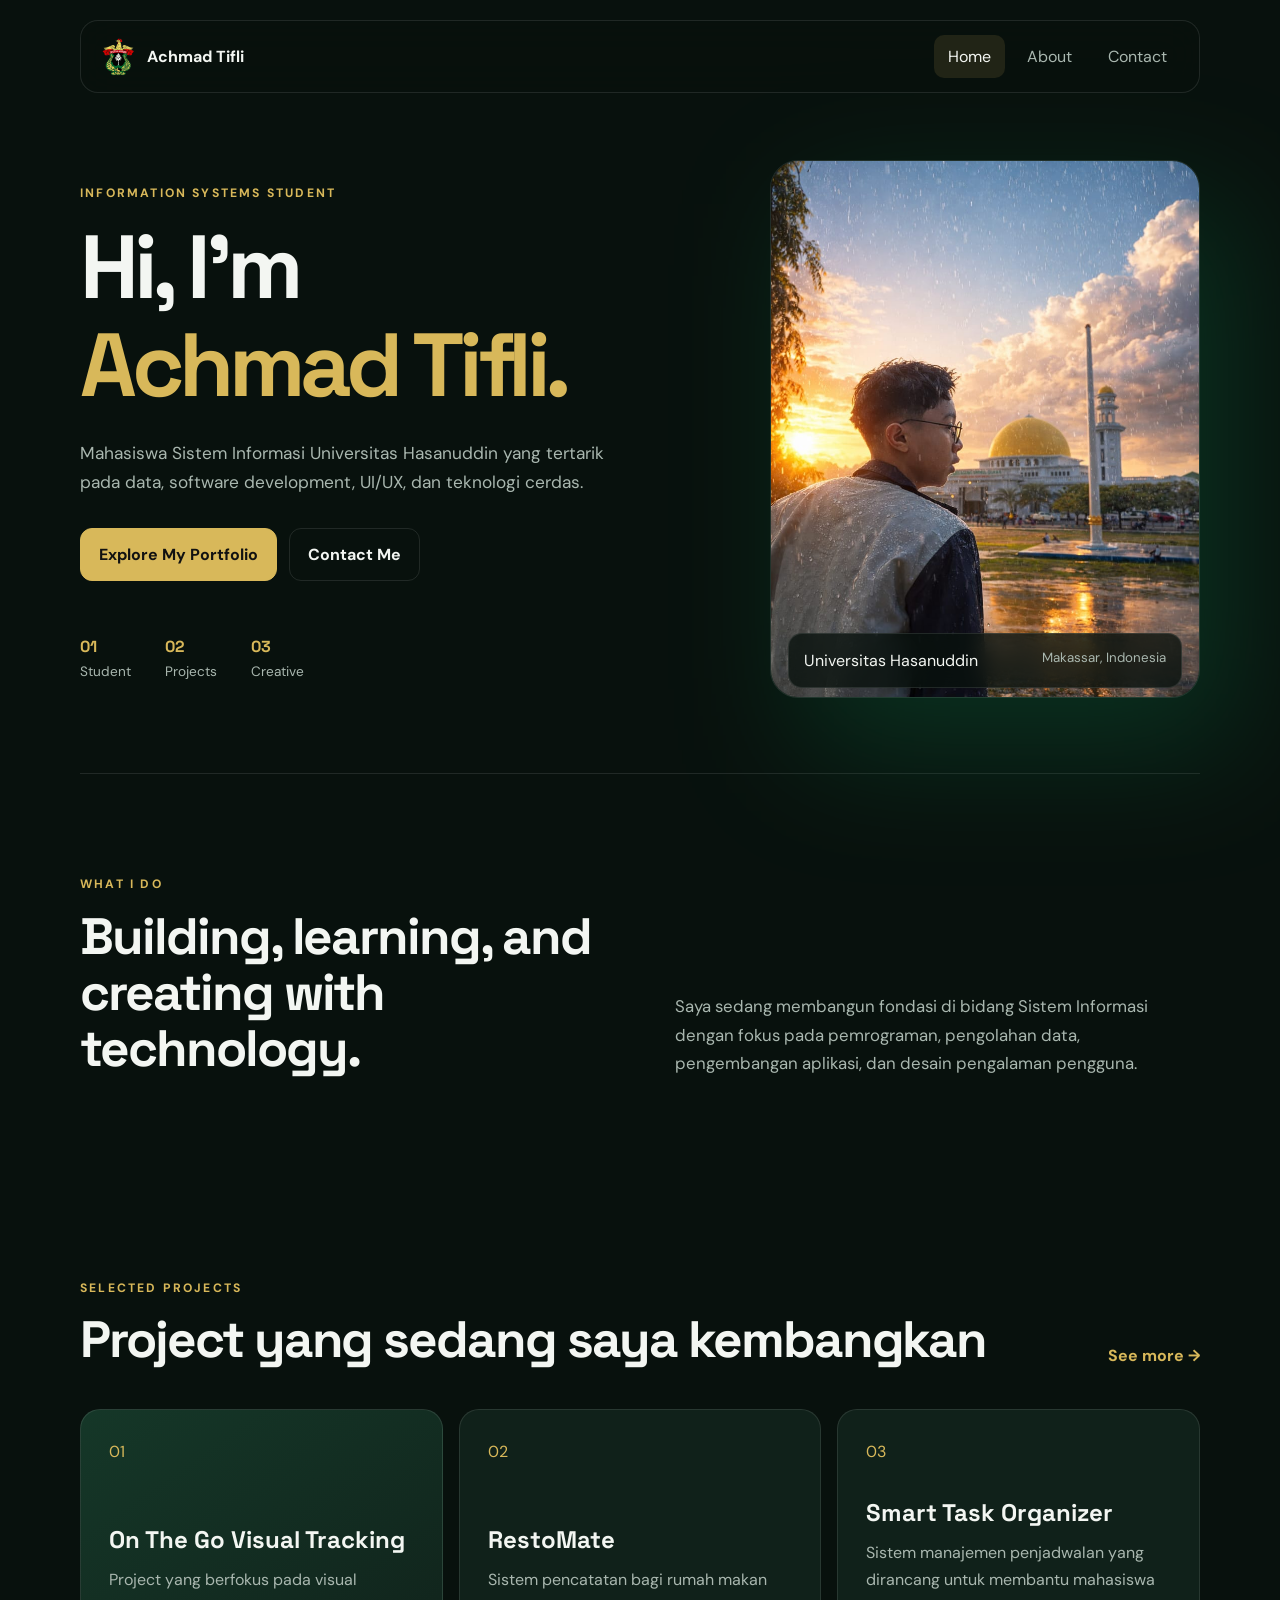
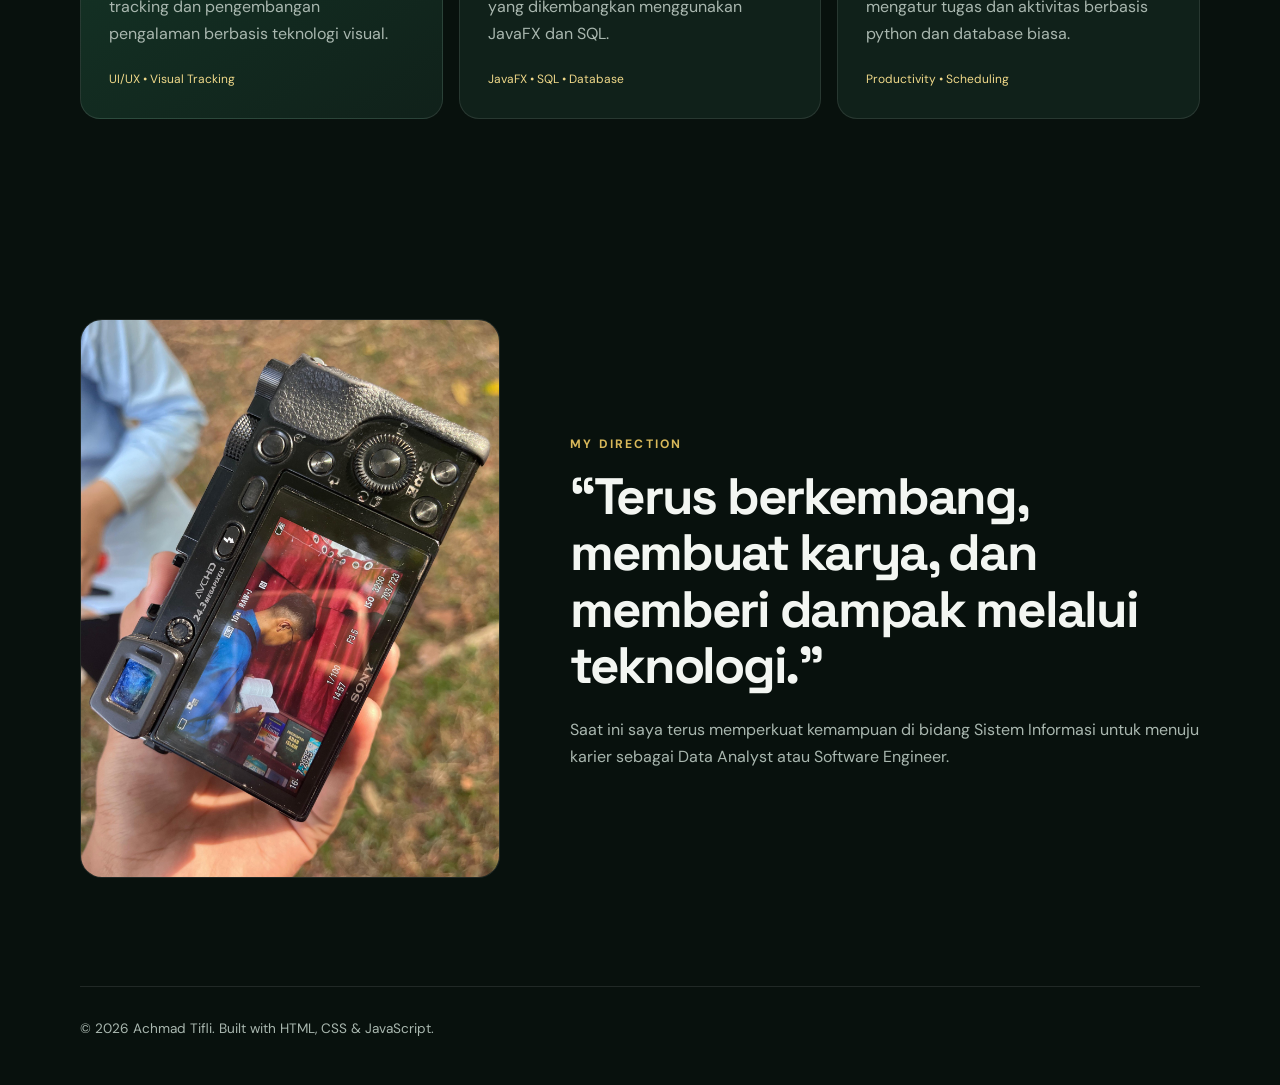
==== index.html @ 51b3e336 "update website portofolio" ====
<!DOCTYPE html>
<html lang="id">
<head>
    <meta charset="UTF-8">
    <meta name="viewport" content="width=device-width, initial-scale=1.0">
    <meta name="description" content="Portfolio Achmad Tifli - Mahasiswa Sistem Informasi Universitas Hasanuddin">
    <title>Achmad Tifli | Portfolio</title>
    <link rel="stylesheet" href="style.css">
</head>
<body>
    <header class="navbar">
        <a href="index.html" class="brand">
            <img src="assets/unhas-logo.png" alt="Logo Universitas Hasanuddin">
            <span>Achmad Tifli</span>
        </a>

        <nav>
            <a href="index.html" class="active">Home</a>
            <a href="about.html">About</a>
            <a href="contact.html">Contact</a>
        </nav>
    </header>

    <main>
        <section class="hero">
            <div class="hero-text">
                <p class="eyebrow">INFORMATION SYSTEMS STUDENT</p>
                <h1>Hi, I'm <span>Achmad Tifli.</span></h1>
                <p class="hero-description">
                    Mahasiswa Sistem Informasi Universitas Hasanuddin yang tertarik pada
                    data, software development, UI/UX, dan teknologi cerdas.
                </p>

                <div class="hero-actions">
                    <a href="about.html" class="btn primary">Explore My Portfolio</a>
                    <a href="contact.html" class="btn secondary">Contact Me</a>
                </div>

                <div class="quick-info">
                    <div>
                        <strong>01</strong>
                        <span>Student</span>
                    </div>
                    <div>
                        <strong>02</strong>
                        <span>Projects</span>
                    </div>
                    <div>
                        <strong>03</strong>
                        <span>Creative</span>
                    </div>
                </div>
            </div>

            <div class="hero-image-wrap">
                <div class="image-glow"></div>
                <img src="assets/achmad-tifli-rain.jpeg" alt="Achmad Tifli" class="hero-image">
                <div class="image-caption">
                    <span>Universitas Hasanuddin</span>
                    <small>Makassar, Indonesia</small>
                </div>
            </div>
        </section>

        <section class="section intro">
            <div class="section-heading">
                <p class="eyebrow">WHAT I DO</p>
                <h2>Building, learning, and creating with technology.</h2>
            </div>
            <p>
                Saya sedang membangun fondasi di bidang Sistem Informasi dengan fokus
                pada pemrograman, pengolahan data, pengembangan aplikasi, dan desain
                pengalaman pengguna.
            </p>
        </section>

        <section class="section projects">
            <div class="section-title-row">
                <div>
                    <p class="eyebrow">SELECTED PROJECTS</p>
                    <h2>Project yang sedang saya kembangkan</h2>
                </div>
                <a href="about.html" class="text-link">See more →</a>
            </div>

            <div class="project-grid">
                <article class="project-card featured">
                    <div class="project-number">01</div>
                    <h3>On The Go Visual Tracking</h3>
                    <p>
                        Project yang berfokus pada visual tracking dan pengembangan
                        pengalaman berbasis teknologi visual.
                    </p>
                    <span class="tag">UI/UX • Visual Tracking</span>
                </article>

                <article class="project-card">
                    <div class="project-number">02</div>
                    <h3>RestoMate</h3>
                    <p>Sistem pencatatan bagi rumah makan yang dikembangkan menggunakan JavaFX dan SQL.</p>
                    <span class="tag">JavaFX • SQL • Database</span>
                </article>

                <article class="project-card">
                    <div class="project-number">03</div>
                    <h3>Smart Task Organizer</h3>
                    <p>Sistem manajemen penjadwalan yang dirancang untuk membantu mahasiswa mengatur tugas dan aktivitas berbasis python dan database biasa.</p>
                    <span class="tag">Productivity • Scheduling</span>
                </article>
            </div>
        </section>

        <section class="section quote-section">
            <div class="quote-image">
                <img src="assets/achmad-tifli-camera.jpeg" alt="Achmad Tifli sedang menggunakan kamera">
            </div>
            <div class="quote-content">
                <p class="eyebrow">MY DIRECTION</p>
                <h2>“Terus berkembang, membuat karya, dan memberi dampak melalui teknologi.”</h2>
                <p>
                    Saat ini saya terus memperkuat kemampuan di bidang Sistem Informasi
                    untuk menuju karier sebagai Data Analyst atau Software Engineer.
                </p>
            </div>
        </section>
    </main>

    <footer>
        <p>© 2026 Achmad Tifli. Built with HTML, CSS & JavaScript.</p>
    </footer>

    <script src="script.js"></script>
</body>
</html>
---- style.css ----
@import url('https://fonts.googleapis.com/css2?family=DM+Sans:wght@400;500;600;700&family=Space+Grotesk:wght@500;600;700&display=swap');
:root{--bg:#08110d;--soft:#0d1914;--card:#10211a;--text:#f3f6f2;--muted:#a9b7af;--accent:#d8b85a;--line:rgba(255,255,255,.1);--max:1120px}*{box-sizing:border-box;margin:0;padding:0}html{scroll-behavior:smooth}body{background:var(--bg);color:var(--text);font-family:"DM Sans",sans-serif;line-height:1.7}a{color:inherit}.navbar{width:min(var(--max),calc(100% - 40px));margin:20px auto 0;padding:14px 18px;display:flex;align-items:center;justify-content:space-between;border:1px solid var(--line);border-radius:18px;background:rgba(8,17,13,.88);backdrop-filter:blur(18px);position:sticky;top:16px;z-index:20}.brand{display:flex;align-items:center;gap:10px;text-decoration:none;font-weight:700}.brand img{width:38px;height:38px;object-fit:contain}.navbar nav{display:flex;gap:8px}.navbar nav a{padding:8px 14px;color:var(--muted);text-decoration:none;border-radius:10px;transition:.25s}.navbar nav a:hover,.navbar nav a.active{color:var(--text);background:rgba(216,184,90,.12)}h1,h2,h3{font-family:"Space Grotesk",sans-serif;line-height:1.1}.eyebrow{color:var(--accent);font-size:.76rem;letter-spacing:.18em;font-weight:700;margin-bottom:14px}.hero{width:min(var(--max),calc(100% - 40px));min-height:680px;margin:auto;display:grid;grid-template-columns:1.05fr .95fr;gap:70px;align-items:center}.hero h1{font-size:clamp(3.2rem,7vw,6.5rem);letter-spacing:-.06em}.hero h1 span{color:var(--accent)}.hero-description{color:var(--muted);max-width:590px;font-size:1.08rem;margin:24px 0 30px}.hero-actions{display:flex;gap:12px;flex-wrap:wrap}.btn{display:inline-flex;align-items:center;justify-content:center;padding:12px 18px;border-radius:12px;text-decoration:none;font-weight:700;border:1px solid var(--line);transition:.25s}.btn:hover{transform:translateY(-2px)}.btn.primary{color:#111;background:var(--accent);border-color:var(--accent)}.btn.secondary{background:transparent;color:var(--text)}.quick-info{display:flex;gap:34px;margin-top:52px}.quick-info div{display:flex;flex-direction:column}.quick-info strong{color:var(--accent);font-family:"Space Grotesk"}.quick-info span{color:var(--muted);font-size:.85rem}.hero-image-wrap{position:relative;justify-self:end;width:min(430px,100%)}.image-glow{position:absolute;inset:8% -8% -8% 8%;background:#0e6b42;filter:blur(65px);opacity:.35}.hero-image{position:relative;width:100%;aspect-ratio:4/5;object-fit:cover;border-radius:28px;border:1px solid var(--line)}.image-caption{position:absolute;left:18px;right:18px;bottom:18px;padding:13px 15px;background:rgba(8,17,13,.78);backdrop-filter:blur(12px);border:1px solid var(--line);border-radius:14px;display:flex;justify-content:space-between;gap:15px}.image-caption small{color:var(--muted)}.section{width:min(var(--max),calc(100% - 40px));margin:0 auto;padding:100px 0}.intro{display:grid;grid-template-columns:1fr 1fr;gap:70px;border-top:1px solid var(--line)}.section-heading h2,.section-title-row h2{font-size:clamp(2rem,4vw,3.6rem);letter-spacing:-.04em}.intro>p{color:var(--muted);font-size:1.05rem;align-self:end}.section-title-row{display:flex;justify-content:space-between;align-items:end;gap:30px;margin-bottom:40px}.text-link{color:var(--accent);text-decoration:none;font-weight:700}.project-grid{display:grid;grid-template-columns:repeat(3,1fr);gap:16px}.project-card{min-height:310px;padding:28px;background:var(--card);border:1px solid var(--line);border-radius:20px;display:flex;flex-direction:column;transition:.25s}.project-card:hover{transform:translateY(-5px);border-color:rgba(216,184,90,.5)}.project-card.featured{background:linear-gradient(145deg,#153728,var(--card))}.project-number{color:var(--accent);margin-bottom:auto}.project-card h3{font-size:1.5rem;margin-bottom:12px}.project-card p{color:var(--muted);margin-bottom:22px}.tag{font-size:.75rem;color:#f0d989}.quote-section{display:grid;grid-template-columns:.8fr 1.2fr;gap:70px;align-items:center}.quote-image img,.about-image,.contact-photo img{width:100%;object-fit:cover;border-radius:22px;border:1px solid var(--line)}.quote-image img{max-height:560px}.quote-content h2,.contact-photo h2{font-size:clamp(2rem,4vw,4rem);letter-spacing:-.045em;margin-bottom:22px}.quote-content>p:last-child{color:var(--muted)}.page-hero{width:min(var(--max),calc(100% - 40px));margin:100px auto 0;padding:90px 0 70px;border-bottom:1px solid var(--line)}.page-hero h1{font-size:clamp(3rem,7vw,6rem);letter-spacing:-.06em;margin-bottom:22px}.page-hero>p:last-child{max-width:680px;color:var(--muted);font-size:1.08rem}.about-grid{display:grid;grid-template-columns:.8fr 1.2fr;gap:70px;align-items:center}.about-image{max-height:600px}.about-copy h2{font-size:clamp(2rem,4vw,3.8rem);margin-bottom:22px}.about-copy>p{color:var(--muted);margin-bottom:18px}.facts{display:grid;grid-template-columns:1fr 1fr;margin-top:30px;border-top:1px solid var(--line)}.facts div{padding:16px 0;border-bottom:1px solid var(--line);display:flex;flex-direction:column}.facts span{color:var(--muted);font-size:.78rem;text-transform:uppercase;letter-spacing:.08em}.skills-grid{display:grid;grid-template-columns:repeat(4,1fr);gap:12px;margin-top:40px}.skill-card{padding:22px;border:1px solid var(--line);border-radius:15px;background:var(--soft)}.skill-card span{display:block;color:var(--muted);font-size:.82rem;margin-top:5px}.skill-subheading{margin-top:70px}.timeline{margin-top:35px;border-top:1px solid var(--line)}.timeline-item{display:grid;grid-template-columns:70px 1fr;gap:20px;padding:24px 0;border-bottom:1px solid var(--line)}.timeline-item>span{color:var(--accent);font-family:"Space Grotesk"}.timeline-item h3{margin-bottom:5px;font-size:1.3rem}.timeline-item p,.project-list-item p{color:var(--muted)}.project-list{border-top:1px solid var(--line)}.project-list-item{display:grid;grid-template-columns:1fr 1fr;gap:30px;padding:25px 0;border-bottom:1px solid var(--line)}.project-list-item>div{display:flex;gap:20px;align-items:baseline}.project-list-item span{color:var(--accent)}.project-list-item h3{font-size:1.35rem}.education-grid{display:grid;grid-template-columns:1fr 1fr;gap:16px;margin-top:40px}.education-card{padding:30px;border:1px solid var(--line);border-radius:20px;background:var(--card)}.education-card>span{color:var(--accent);font-size:.8rem;font-weight:700;letter-spacing:.08em}.education-card h3{font-size:1.5rem;margin:18px 0 7px}.education-card p{color:var(--muted)}.contact-grid{display:grid;grid-template-columns:1fr 1fr;gap:16px}.contact-card{padding:42px;min-height:270px;border:1px solid var(--line);border-radius:22px;background:var(--card);display:flex;flex-direction:column;align-items:flex-start}.contact-label{color:var(--accent);font-size:.75rem;letter-spacing:.16em;font-weight:700;margin-bottom:auto}.contact-card h2{font-size:2rem;margin-bottom:8px;overflow-wrap:anywhere}.contact-card p{color:var(--muted);margin-bottom:22px}.contact-photo{display:grid;grid-template-columns:1fr 1fr;gap:70px;align-items:center}.contact-photo img{max-height:560px}.contact-photo h2{margin-bottom:30px}footer{width:min(var(--max),calc(100% - 40px));margin:auto;padding:30px 0 45px;border-top:1px solid var(--line);color:var(--muted);font-size:.85rem}@media(max-width:850px){.hero,.intro,.about-grid,.quote-section,.contact-photo{grid-template-columns:1fr;gap:40px}.hero{padding:70px 0;min-height:auto}.hero-image-wrap{justify-self:center}.project-grid{grid-template-columns:1fr}.skills-grid{grid-template-columns:1fr 1fr}.contact-grid,.education-grid{grid-template-columns:1fr}.section{padding:75px 0}}@media(max-width:560px){.navbar{width:calc(100% - 24px);margin-top:12px;flex-direction:column;gap:10px}.navbar nav{width:100%;justify-content:center}.navbar nav a{padding:7px 10px;font-size:.9rem}.hero,.section,.page-hero,footer{width:calc(100% - 28px)}.hero h1{font-size:3.25rem}.quick-info{gap:22px;margin-top:35px}.image-caption{flex-direction:column;gap:0}.skills-grid{grid-template-columns:1fr}.facts{grid-template-columns:1fr}.project-list-item{grid-template-columns:1fr;gap:10px}.contact-card{padding:28px}}
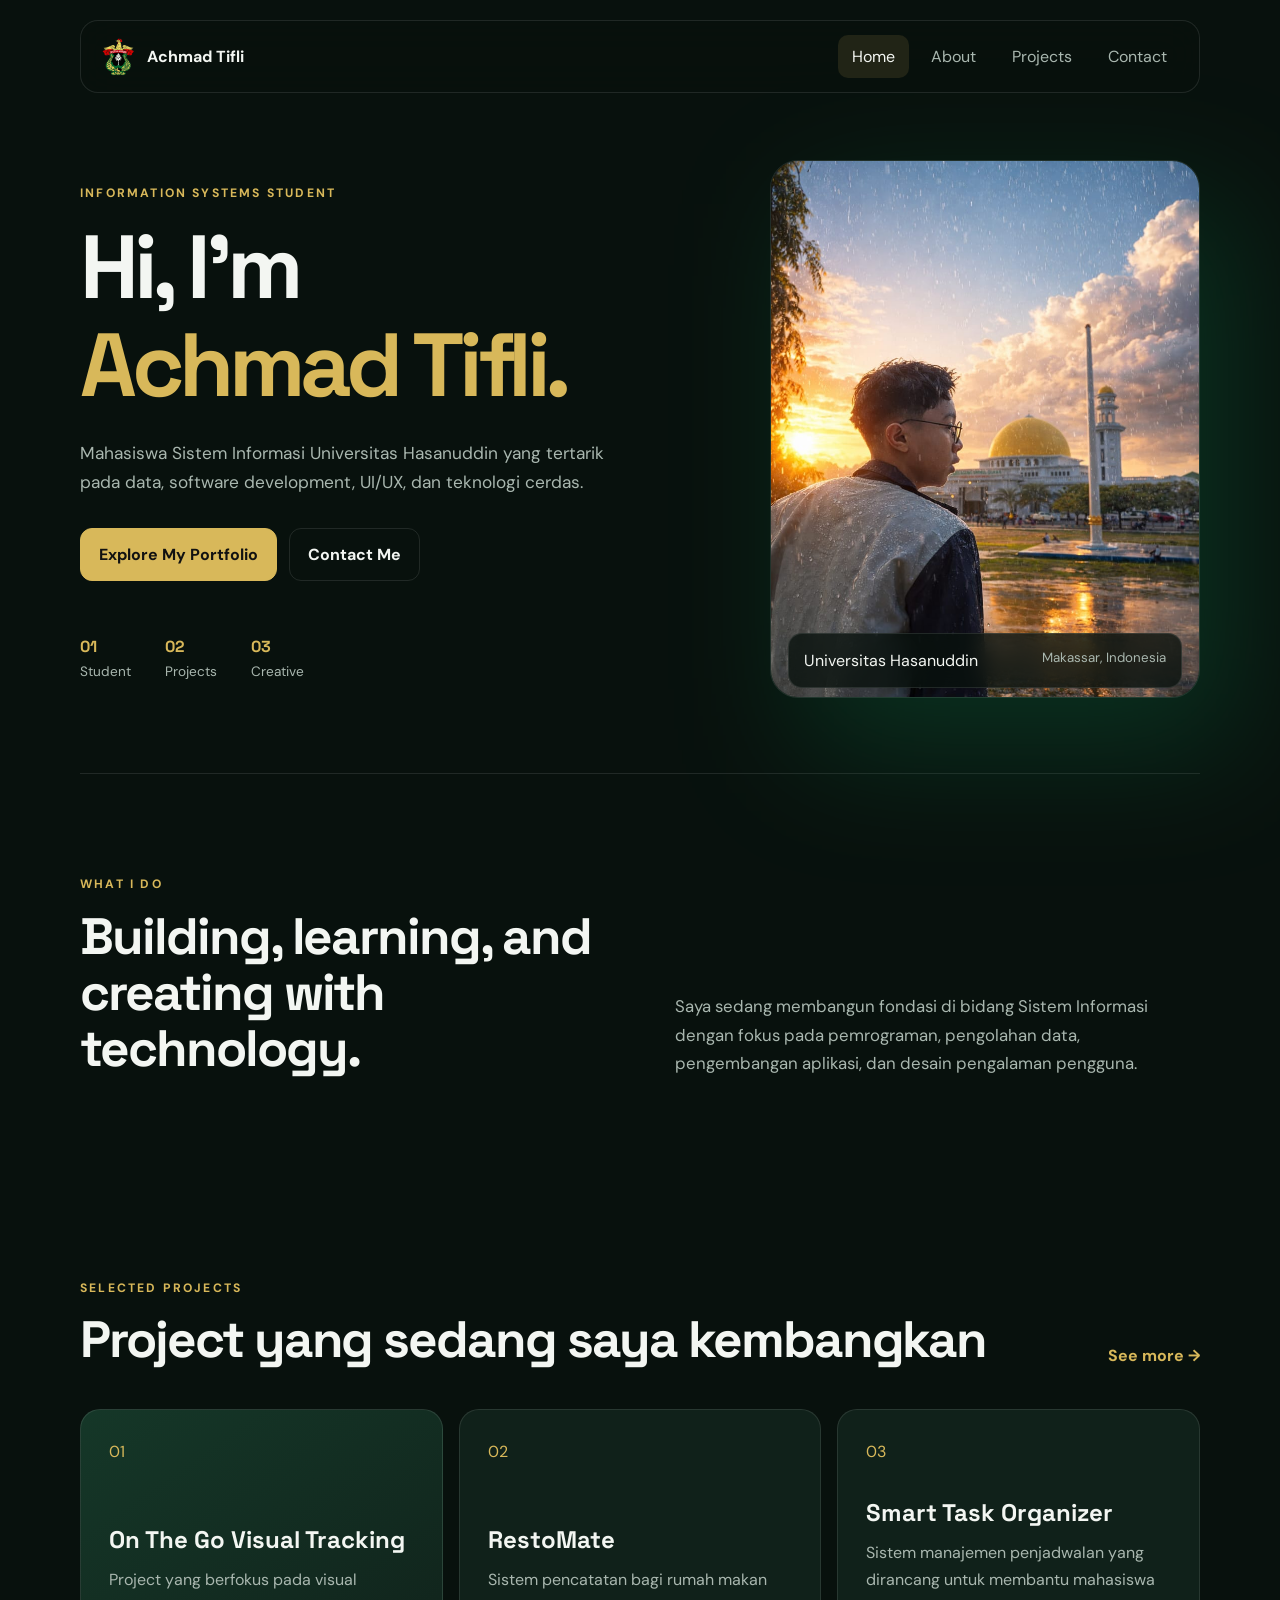
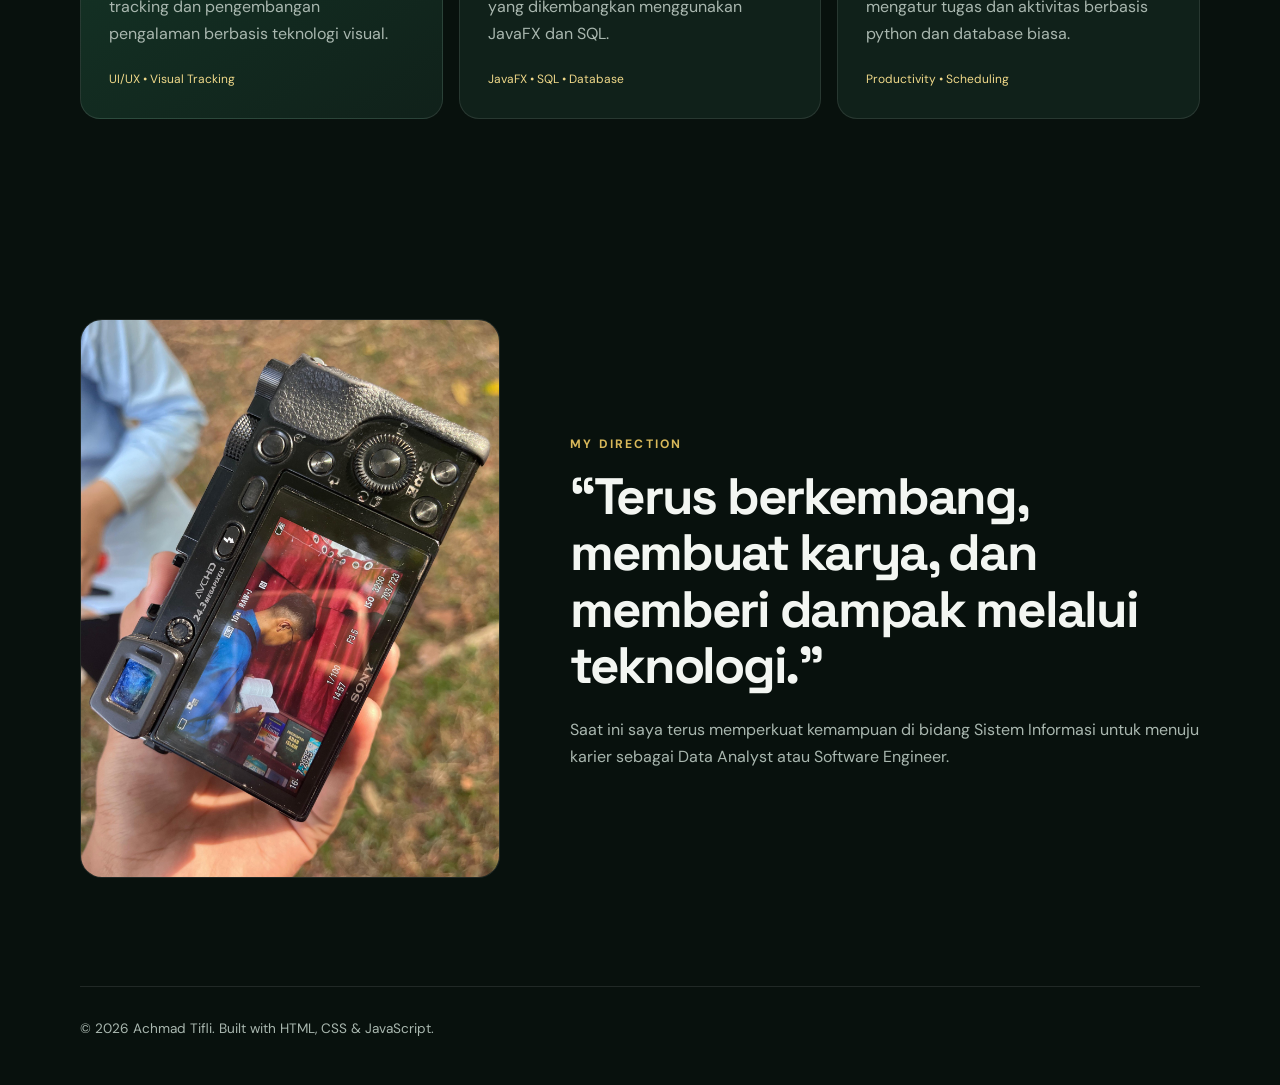
==== commit 9bbdc636: "refactor: project" ====
--- a/index.html
+++ b/index.html
@@ -17,6 +17,7 @@
         <nav>
             <a href="index.html" class="active">Home</a>
             <a href="about.html">About</a>
+            <a href="projects.html">Projects</a>
             <a href="contact.html">Contact</a>
         </nav>
     </header>
@@ -80,7 +81,7 @@
                     <p class="eyebrow">SELECTED PROJECTS</p>
                     <h2>Project yang sedang saya kembangkan</h2>
                 </div>
-                <a href="about.html" class="text-link">See more →</a>
+                <a href="projects.html" class="text-link">See more →</a>
             </div>
 
             <div class="project-grid">
--- a/style.css
+++ b/style.css
@@ -1,2 +1,38 @@
 @import url('https://fonts.googleapis.com/css2?family=DM+Sans:wght@400;500;600;700&family=Space+Grotesk:wght@500;600;700&display=swap');
-:root{--bg:#08110d;--soft:#0d1914;--card:#10211a;--text:#f3f6f2;--muted:#a9b7af;--accent:#d8b85a;--line:rgba(255,255,255,.1);--max:1120px}*{box-sizing:border-box;margin:0;padding:0}html{scroll-behavior:smooth}body{background:var(--bg);color:var(--text);font-family:"DM Sans",sans-serif;line-height:1.7}a{color:inherit}.navbar{width:min(var(--max),calc(100% - 40px));margin:20px auto 0;padding:14px 18px;display:flex;align-items:center;justify-content:space-between;border:1px solid var(--line);border-radius:18px;background:rgba(8,17,13,.88);backdrop-filter:blur(18px);position:sticky;top:16px;z-index:20}.brand{display:flex;align-items:center;gap:10px;text-decoration:none;font-weight:700}.brand img{width:38px;height:38px;object-fit:contain}.navbar nav{display:flex;gap:8px}.navbar nav a{padding:8px 14px;color:var(--muted);text-decoration:none;border-radius:10px;transition:.25s}.navbar nav a:hover,.navbar nav a.active{color:var(--text);background:rgba(216,184,90,.12)}h1,h2,h3{font-family:"Space Grotesk",sans-serif;line-height:1.1}.eyebrow{color:var(--accent);font-size:.76rem;letter-spacing:.18em;font-weight:700;margin-bottom:14px}.hero{width:min(var(--max),calc(100% - 40px));min-height:680px;margin:auto;display:grid;grid-template-columns:1.05fr .95fr;gap:70px;align-items:center}.hero h1{font-size:clamp(3.2rem,7vw,6.5rem);letter-spacing:-.06em}.hero h1 span{color:var(--accent)}.hero-description{color:var(--muted);max-width:590px;font-size:1.08rem;margin:24px 0 30px}.hero-actions{display:flex;gap:12px;flex-wrap:wrap}.btn{display:inline-flex;align-items:center;justify-content:center;padding:12px 18px;border-radius:12px;text-decoration:none;font-weight:700;border:1px solid var(--line);transition:.25s}.btn:hover{transform:translateY(-2px)}.btn.primary{color:#111;background:var(--accent);border-color:var(--accent)}.btn.secondary{background:transparent;color:var(--text)}.quick-info{display:flex;gap:34px;margin-top:52px}.quick-info div{display:flex;flex-direction:column}.quick-info strong{color:var(--accent);font-family:"Space Grotesk"}.quick-info span{color:var(--muted);font-size:.85rem}.hero-image-wrap{position:relative;justify-self:end;width:min(430px,100%)}.image-glow{position:absolute;inset:8% -8% -8% 8%;background:#0e6b42;filter:blur(65px);opacity:.35}.hero-image{position:relative;width:100%;aspect-ratio:4/5;object-fit:cover;border-radius:28px;border:1px solid var(--line)}.image-caption{position:absolute;left:18px;right:18px;bottom:18px;padding:13px 15px;background:rgba(8,17,13,.78);backdrop-filter:blur(12px);border:1px solid var(--line);border-radius:14px;display:flex;justify-content:space-between;gap:15px}.image-caption small{color:var(--muted)}.section{width:min(var(--max),calc(100% - 40px));margin:0 auto;padding:100px 0}.intro{display:grid;grid-template-columns:1fr 1fr;gap:70px;border-top:1px solid var(--line)}.section-heading h2,.section-title-row h2{font-size:clamp(2rem,4vw,3.6rem);letter-spacing:-.04em}.intro>p{color:var(--muted);font-size:1.05rem;align-self:end}.section-title-row{display:flex;justify-content:space-between;align-items:end;gap:30px;margin-bottom:40px}.text-link{color:var(--accent);text-decoration:none;font-weight:700}.project-grid{display:grid;grid-template-columns:repeat(3,1fr);gap:16px}.project-card{min-height:310px;padding:28px;background:var(--card);border:1px solid var(--line);border-radius:20px;display:flex;flex-direction:column;transition:.25s}.project-card:hover{transform:translateY(-5px);border-color:rgba(216,184,90,.5)}.project-card.featured{background:linear-gradient(145deg,#153728,var(--card))}.project-number{color:var(--accent);margin-bottom:auto}.project-card h3{font-size:1.5rem;margin-bottom:12px}.project-card p{color:var(--muted);margin-bottom:22px}.tag{font-size:.75rem;color:#f0d989}.quote-section{display:grid;grid-template-columns:.8fr 1.2fr;gap:70px;align-items:center}.quote-image img,.about-image,.contact-photo img{width:100%;object-fit:cover;border-radius:22px;border:1px solid var(--line)}.quote-image img{max-height:560px}.quote-content h2,.contact-photo h2{font-size:clamp(2rem,4vw,4rem);letter-spacing:-.045em;margin-bottom:22px}.quote-content>p:last-child{color:var(--muted)}.page-hero{width:min(var(--max),calc(100% - 40px));margin:100px auto 0;padding:90px 0 70px;border-bottom:1px solid var(--line)}.page-hero h1{font-size:clamp(3rem,7vw,6rem);letter-spacing:-.06em;margin-bottom:22px}.page-hero>p:last-child{max-width:680px;color:var(--muted);font-size:1.08rem}.about-grid{display:grid;grid-template-columns:.8fr 1.2fr;gap:70px;align-items:center}.about-image{max-height:600px}.about-copy h2{font-size:clamp(2rem,4vw,3.8rem);margin-bottom:22px}.about-copy>p{color:var(--muted);margin-bottom:18px}.facts{display:grid;grid-template-columns:1fr 1fr;margin-top:30px;border-top:1px solid var(--line)}.facts div{padding:16px 0;border-bottom:1px solid var(--line);display:flex;flex-direction:column}.facts span{color:var(--muted);font-size:.78rem;text-transform:uppercase;letter-spacing:.08em}.skills-grid{display:grid;grid-template-columns:repeat(4,1fr);gap:12px;margin-top:40px}.skill-card{padding:22px;border:1px solid var(--line);border-radius:15px;background:var(--soft)}.skill-card span{display:block;color:var(--muted);font-size:.82rem;margin-top:5px}.skill-subheading{margin-top:70px}.timeline{margin-top:35px;border-top:1px solid var(--line)}.timeline-item{display:grid;grid-template-columns:70px 1fr;gap:20px;padding:24px 0;border-bottom:1px solid var(--line)}.timeline-item>span{color:var(--accent);font-family:"Space Grotesk"}.timeline-item h3{margin-bottom:5px;font-size:1.3rem}.timeline-item p,.project-list-item p{color:var(--muted)}.project-list{border-top:1px solid var(--line)}.project-list-item{display:grid;grid-template-columns:1fr 1fr;gap:30px;padding:25px 0;border-bottom:1px solid var(--line)}.project-list-item>div{display:flex;gap:20px;align-items:baseline}.project-list-item span{color:var(--accent)}.project-list-item h3{font-size:1.35rem}.education-grid{display:grid;grid-template-columns:1fr 1fr;gap:16px;margin-top:40px}.education-card{padding:30px;border:1px solid var(--line);border-radius:20px;background:var(--card)}.education-card>span{color:var(--accent);font-size:.8rem;font-weight:700;letter-spacing:.08em}.education-card h3{font-size:1.5rem;margin:18px 0 7px}.education-card p{color:var(--muted)}.contact-grid{display:grid;grid-template-columns:1fr 1fr;gap:16px}.contact-card{padding:42px;min-height:270px;border:1px solid var(--line);border-radius:22px;background:var(--card);display:flex;flex-direction:column;align-items:flex-start}.contact-label{color:var(--accent);font-size:.75rem;letter-spacing:.16em;font-weight:700;margin-bottom:auto}.contact-card h2{font-size:2rem;margin-bottom:8px;overflow-wrap:anywhere}.contact-card p{color:var(--muted);margin-bottom:22px}.contact-photo{display:grid;grid-template-columns:1fr 1fr;gap:70px;align-items:center}.contact-photo img{max-height:560px}.contact-photo h2{margin-bottom:30px}footer{width:min(var(--max),calc(100% - 40px));margin:auto;padding:30px 0 45px;border-top:1px solid var(--line);color:var(--muted);font-size:.85rem}@media(max-width:850px){.hero,.intro,.about-grid,.quote-section,.contact-photo{grid-template-columns:1fr;gap:40px}.hero{padding:70px 0;min-height:auto}.hero-image-wrap{justify-self:center}.project-grid{grid-template-columns:1fr}.skills-grid{grid-template-columns:1fr 1fr}.contact-grid,.education-grid{grid-template-columns:1fr}.section{padding:75px 0}}@media(max-width:560px){.navbar{width:calc(100% - 24px);margin-top:12px;flex-direction:column;gap:10px}.navbar nav{width:100%;justify-content:center}.navbar nav a{padding:7px 10px;font-size:.9rem}.hero,.section,.page-hero,footer{width:calc(100% - 28px)}.hero h1{font-size:3.25rem}.quick-info{gap:22px;margin-top:35px}.image-caption{flex-direction:column;gap:0}.skills-grid{grid-template-columns:1fr}.facts{grid-template-columns:1fr}.project-list-item{grid-template-columns:1fr;gap:10px}.contact-card{padding:28px}}
+:root{--bg:#08110d;--soft:#0d1914;--card:#10211a;--text:#f3f6f2;--muted:#a9b7af;--accent:#d8b85a;--line:rgba(255,255,255,.1);--max:1120px}*{box-sizing:border-box;margin:0;padding:0}html{scroll-behavior:smooth}img{max-width:100%}body{background:var(--bg);color:var(--text);font-family:"DM Sans",sans-serif;line-height:1.7}a{color:inherit}.navbar{width:min(var(--max),calc(100% - 40px));margin:20px auto 0;padding:14px 18px;display:flex;align-items:center;justify-content:space-between;border:1px solid var(--line);border-radius:18px;background:rgba(8,17,13,.88);backdrop-filter:blur(18px);position:sticky;top:16px;z-index:20}.brand{display:flex;align-items:center;gap:10px;text-decoration:none;font-weight:700}.brand img{width:38px;height:38px;object-fit:contain}.navbar nav{display:flex;gap:8px}.navbar nav a{padding:8px 14px;color:var(--muted);text-decoration:none;border-radius:10px;transition:.25s}.navbar nav a:hover,.navbar nav a.active{color:var(--text);background:rgba(216,184,90,.12)}h1,h2,h3{font-family:"Space Grotesk",sans-serif;line-height:1.1}.eyebrow{color:var(--accent);font-size:.76rem;letter-spacing:.18em;font-weight:700;margin-bottom:14px}.hero{width:min(var(--max),calc(100% - 40px));min-height:680px;margin:auto;display:grid;grid-template-columns:1.05fr .95fr;gap:70px;align-items:center}.hero h1{font-size:clamp(3.2rem,7vw,6.5rem);letter-spacing:-.06em}.hero h1 span{color:var(--accent)}.hero-description{color:var(--muted);max-width:590px;font-size:1.08rem;margin:24px 0 30px}.hero-actions{display:flex;gap:12px;flex-wrap:wrap}.btn{display:inline-flex;align-items:center;justify-content:center;padding:12px 18px;border-radius:12px;text-decoration:none;font-weight:700;border:1px solid var(--line);transition:.25s}.btn:hover{transform:translateY(-2px)}.btn.primary{color:#111;background:var(--accent);border-color:var(--accent)}.btn.secondary{background:transparent;color:var(--text)}.quick-info{display:flex;gap:34px;margin-top:52px}.quick-info div{display:flex;flex-direction:column}.quick-info strong{color:var(--accent);font-family:"Space Grotesk"}.quick-info span{color:var(--muted);font-size:.85rem}.hero-image-wrap{position:relative;justify-self:end;width:min(430px,100%)}.image-glow{position:absolute;inset:8% -8% -8% 8%;background:#0e6b42;filter:blur(65px);opacity:.35}.hero-image{position:relative;width:100%;aspect-ratio:4/5;object-fit:cover;border-radius:28px;border:1px solid var(--line)}.image-caption{position:absolute;left:18px;right:18px;bottom:18px;padding:13px 15px;background:rgba(8,17,13,.78);backdrop-filter:blur(12px);border:1px solid var(--line);border-radius:14px;display:flex;justify-content:space-between;gap:15px}.image-caption small{color:var(--muted)}.section{width:min(var(--max),calc(100% - 40px));margin:0 auto;padding:100px 0}.intro{display:grid;grid-template-columns:1fr 1fr;gap:70px;border-top:1px solid var(--line)}.section-heading h2,.section-title-row h2{font-size:clamp(2rem,4vw,3.6rem);letter-spacing:-.04em}.intro>p{color:var(--muted);font-size:1.05rem;align-self:end}.section-title-row{display:flex;justify-content:space-between;align-items:end;gap:30px;margin-bottom:40px}.text-link{color:var(--accent);text-decoration:none;font-weight:700}.project-grid{display:grid;grid-template-columns:repeat(3,1fr);gap:16px}.project-card{min-height:310px;padding:28px;background:var(--card);border:1px solid var(--line);border-radius:20px;display:flex;flex-direction:column;transition:.25s}.project-card:hover{transform:translateY(-5px);border-color:rgba(216,184,90,.5)}.project-card.featured{background:linear-gradient(145deg,#153728,var(--card))}.project-number{color:var(--accent);margin-bottom:auto}.project-card h3{font-size:1.5rem;margin-bottom:12px}.project-card p{color:var(--muted);margin-bottom:22px}.tag{font-size:.75rem;color:#f0d989}.quote-section{display:grid;grid-template-columns:.8fr 1.2fr;gap:70px;align-items:center}.quote-image img,.about-image,.contact-photo img{width:100%;object-fit:cover;border-radius:22px;border:1px solid var(--line)}.quote-image img{max-height:560px}.quote-content h2,.contact-photo h2{font-size:clamp(2rem,4vw,4rem);letter-spacing:-.045em;margin-bottom:22px}.quote-content>p:last-child{color:var(--muted)}.page-hero{width:min(var(--max),calc(100% - 40px));margin:100px auto 0;padding:90px 0 70px;border-bottom:1px solid var(--line)}.page-hero h1{font-size:clamp(3rem,7vw,6rem);letter-spacing:-.06em;margin-bottom:22px}.page-hero>p:last-child{max-width:680px;color:var(--muted);font-size:1.08rem}.about-grid{display:grid;grid-template-columns:.8fr 1.2fr;gap:70px;align-items:center}.about-image{max-height:600px}.about-copy h2{font-size:clamp(2rem,4vw,3.8rem);margin-bottom:22px}.about-copy>p{color:var(--muted);margin-bottom:18px}.facts{display:grid;grid-template-columns:1fr 1fr;margin-top:30px;border-top:1px solid var(--line)}.facts div{padding:16px 0;border-bottom:1px solid var(--line);display:flex;flex-direction:column}.facts span{color:var(--muted);font-size:.78rem;text-transform:uppercase;letter-spacing:.08em}.skills-grid{display:grid;grid-template-columns:repeat(auto-fit,minmax(150px,1fr));gap:12px;margin-top:40px}.skill-card{padding:22px 16px;border:1px solid var(--line);border-radius:15px;background:var(--soft);display:flex;flex-direction:column;align-items:center;text-align:center;gap:10px}.skill-icon{width:52px;height:52px;border-radius:14px;display:flex;align-items:center;justify-content:center;font-size:1.3rem;font-weight:700;color:#fff;flex-shrink:0}.skill-icon-script{font-family:"Space Grotesk",sans-serif;font-style:italic}.skill-card strong{font-family:"Space Grotesk",sans-serif;font-size:.98rem}.skill-tag{display:inline-block;color:var(--accent);font-size:.72rem;font-weight:600;padding:4px 11px;border-radius:999px;background:rgba(216,184,90,.12);margin-top:0}.skill-subheading{margin-top:70px}.timeline{margin-top:35px;border-top:1px solid var(--line)}.timeline-item{display:grid;grid-template-columns:70px 1fr;gap:20px;padding:24px 0;border-bottom:1px solid var(--line)}.timeline-item>span{color:var(--accent);font-family:"Space Grotesk"}.timeline-item>div{display:flex;flex-direction:column}.timeline-item h3{margin-bottom:5px;font-size:1.3rem;order:2}.timeline-item p,.project-list-item p{color:var(--muted)}.timeline-item>div>p{order:3}.timeline-photos{order:1;display:grid;grid-template-columns:repeat(auto-fill,minmax(130px,1fr));gap:10px;margin:0 0 18px;max-width:460px}.timeline-photo-card{background:var(--card);border:1px solid var(--line);border-radius:14px;overflow:hidden;transition:.25s}.timeline-photo-card:hover{transform:translateY(-4px);border-color:rgba(216,184,90,.5)}.timeline-photo-frame{height:130px;overflow:hidden;background:var(--soft);display:flex;align-items:center;justify-content:center}.timeline-photo-frame a{display:block;width:100%;height:100%}.timeline-photo-frame img{width:100%;height:100%;object-fit:cover;display:block;transition:.4s ease;cursor:pointer}.timeline-photo-card:hover .timeline-photo-frame img{transform:scale(1.05)}.timeline-photo-caption{padding:9px 10px;color:var(--accent);font-family:"Space Grotesk",sans-serif;font-weight:600;font-size:.72rem;line-height:1.3}.project-list{border-top:1px solid var(--line)}.project-list-item{display:grid;grid-template-columns:1fr 1fr;gap:30px;padding:25px 0;border-bottom:1px solid var(--line)}.project-list-item>div{display:flex;gap:20px;align-items:baseline}.project-list-item span{color:var(--accent)}.project-list-item h3{font-size:1.35rem}.education-grid{display:grid;grid-template-columns:1fr 1fr;gap:16px;margin-top:40px}.education-card{padding:30px;border:1px solid var(--line);border-radius:20px;background:var(--card)}.education-card>span{color:var(--accent);font-size:.8rem;font-weight:700;letter-spacing:.08em}.education-card h3{font-size:1.5rem;margin:18px 0 7px}.education-card p{color:var(--muted)}.contact-grid{display:grid;grid-template-columns:repeat(3,1fr);gap:14px}.contact-tile{padding:16px;border:1px solid var(--line);border-radius:16px;background:var(--card);display:flex;align-items:center;gap:13px;text-decoration:none;transition:.25s;min-width:0}.contact-tile:hover{transform:translateY(-3px);border-color:rgba(216,184,90,.5)}.tile-icon{width:42px;height:42px;flex-shrink:0;border-radius:12px;display:flex;align-items:center;justify-content:center;color:#fff}.tile-icon svg{width:20px;height:20px}.tile-text{display:flex;flex-direction:column;gap:3px;min-width:0}.tile-text small{color:var(--accent);font-size:.66rem;letter-spacing:.14em;font-weight:700}.tile-text strong{font-family:"Space Grotesk",sans-serif;font-size:.92rem;font-weight:600;overflow:hidden;text-overflow:ellipsis;white-space:nowrap}.contact-photo{display:grid;grid-template-columns:1fr 1fr;gap:70px;align-items:center}.contact-photo img{max-height:560px}.contact-photo h2{margin-bottom:30px}footer{width:min(var(--max),calc(100% - 40px));margin:auto;padding:30px 0 45px;border-top:1px solid var(--line);color:var(--muted);font-size:.85rem}@media(max-width:850px){.hero,.intro,.about-grid,.quote-section,.contact-photo{grid-template-columns:1fr;gap:40px}.hero{padding:70px 0;min-height:auto}.hero-image-wrap{justify-self:center}.project-grid{grid-template-columns:1fr}.contact-grid{grid-template-columns:repeat(2,1fr)}.education-grid{grid-template-columns:1fr}.section{padding:75px 0}}@media(max-width:560px){.navbar{width:calc(100% - 24px);margin-top:12px;flex-direction:column;gap:10px}.navbar nav{width:100%;justify-content:center}.navbar nav a{padding:7px 10px;font-size:.9rem}.hero,.section,.page-hero,footer{width:calc(100% - 28px)}.hero h1{font-size:3.25rem}.quick-info{gap:22px;margin-top:35px}.image-caption{flex-direction:column;gap:0}.facts{grid-template-columns:1fr}.timeline-item{grid-template-columns:34px 1fr;gap:12px}.timeline-photos{grid-template-columns:repeat(auto-fill,minmax(96px,1fr));max-width:100%}.timeline-photo-frame{height:96px}.timeline-photo-caption{font-size:.66rem;padding:7px 8px}.project-list-item{grid-template-columns:1fr;gap:10px}.contact-grid{grid-template-columns:1fr 1fr;gap:10px}.contact-tile{padding:13px;gap:10px}.tile-icon{width:36px;height:36px;border-radius:10px}.tile-icon svg{width:17px;height:17px}.tile-text strong{font-size:.82rem}}@media(max-width:400px){.contact-grid{grid-template-columns:1fr}}
+
+/* Project Page & Card Enhancements */
+.project-card-header{display:flex;justify-content:space-between;align-items:center;margin-bottom:16px}
+.project-category{font-size:.72rem;letter-spacing:.12em;font-weight:700;color:var(--accent);text-transform:uppercase}
+.project-tags{display:flex;flex-wrap:wrap;gap:8px;margin-top:auto;padding-top:16px}
+.project-tags .tag{background:rgba(216,184,90,.1);border:1px solid rgba(216,184,90,.22);padding:4px 10px;border-radius:999px;font-size:.72rem;color:#f0d989;font-weight:600}
+.project-filters{display:flex;gap:10px;flex-wrap:wrap;margin:30px 0 40px}
+.filter-btn{padding:9px 18px;border-radius:12px;background:var(--card);color:var(--muted);border:1px solid var(--line);font-size:.84rem;font-weight:600;cursor:pointer;transition:.25s;font-family:inherit}
+.filter-btn:hover,.filter-btn.active{color:#111;background:var(--accent);border-color:var(--accent);font-weight:700}
+.project-card.is-hidden{display:none}
+.project-cta{padding-top:20px}
+.project-cta-card{background:linear-gradient(145deg,#12281e,var(--card));border:1px solid var(--line);border-radius:24px;padding:48px 40px;text-align:center;max-width:800px;margin:0 auto}
+.project-cta-card h2{font-size:clamp(1.8rem,3.5vw,2.6rem);margin:10px 0 16px}
+.project-cta-card p{color:var(--muted);max-width:540px;margin:0 auto 28px}
+
+/* Achievements & Organization Grid Layout */
+.achievements-grid, .org-grid{display:grid;grid-template-columns:repeat(3,1fr);gap:20px;margin-top:35px}
+.achievement-card, .org-card{background:var(--card);border:1px solid var(--line);border-radius:18px;overflow:hidden;display:flex;flex-direction:column;transition:.25s}
+.achievement-card:hover, .org-card:hover{transform:translateY(-5px);border-color:rgba(216,184,90,.5);box-shadow:0 14px 32px rgba(0,0,0,.35)}
+.achievement-media, .org-media{position:relative;width:100%;height:180px;overflow:hidden;background:var(--soft)}
+.achievement-media a, .org-media a{display:block;width:100%;height:100%}
+.achievement-media img, .org-media img{width:100%;height:100%;object-fit:cover;display:block;transition:.4s ease}
+.achievement-card:hover .achievement-media img, .org-card:hover .org-media img{transform:scale(1.06)}
+.achievement-badge, .org-badge{position:absolute;top:10px;left:10px;background:rgba(8,17,13,.82);backdrop-filter:blur(8px);color:var(--accent);font-family:"Space Grotesk",sans-serif;font-size:.76rem;font-weight:700;padding:4px 10px;border-radius:8px;border:1px solid var(--line)}
+.achievement-view-hint, .org-view-hint{position:absolute;bottom:10px;right:10px;background:rgba(8,17,13,.78);backdrop-filter:blur(6px);color:#fff;font-size:.68rem;padding:3px 9px;border-radius:6px;opacity:0;transition:.2s ease;pointer-events:none}
+.achievement-card:hover .achievement-view-hint, .org-card:hover .org-view-hint{opacity:1}
+.achievement-body, .org-body{padding:18px 20px;display:flex;flex-direction:column;flex-grow:1}
+.achievement-body h3, .org-body h3{font-size:1.05rem;line-height:1.35;margin-bottom:8px;color:var(--text)}
+.achievement-body p, .org-body p{color:var(--muted);font-size:.86rem;line-height:1.55;margin-bottom:14px}
+.achievement-tag, .org-tag{margin-top:auto;font-size:.72rem;font-weight:600;color:var(--accent);background:rgba(216,184,90,.1);border:1px solid rgba(216,184,90,.2);padding:4px 10px;border-radius:8px;display:inline-block;width:fit-content}
+
+@media(max-width:960px){.achievements-grid, .org-grid{grid-template-columns:repeat(2,1fr)}}
+@media(max-width:580px){.achievements-grid, .org-grid{grid-template-columns:1fr;gap:14px}.achievement-media, .org-media{height:190px}}
+
+
+
